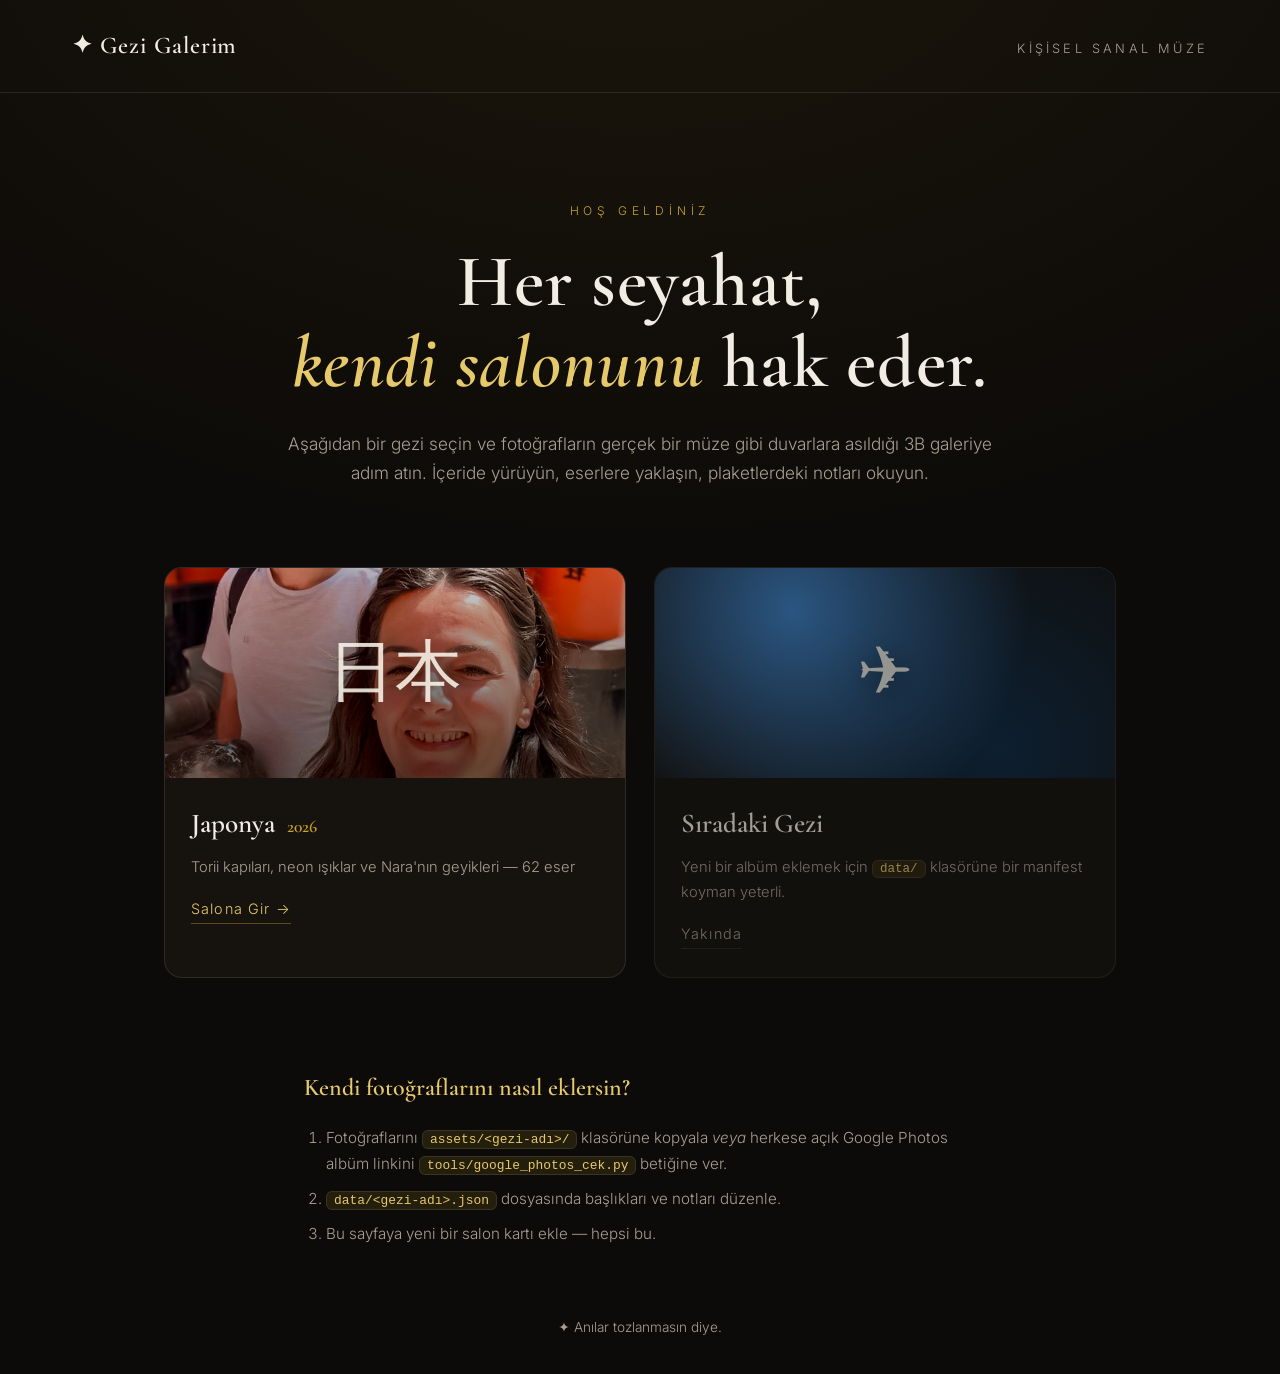
==== index.html @ 9e6ac82b "45 yeni eser, sakura yapraklari ve yayin modu - WhatsApp'tan gelen 56 fotograf ayiklandi: 11'i mevcu" ====
<!DOCTYPE html>
<html lang="tr">
<head>
  <meta charset="UTF-8" />
  <meta name="viewport" content="width=device-width, initial-scale=1.0" />
  <title>Gezi Galerim — Sanal Sanat Galerisi</title>
  <meta name="description" content="Seyahat fotoğraflarımı 3B sanal müze salonlarında sergiliyorum." />
  <link rel="preconnect" href="https://fonts.googleapis.com" />
  <link rel="preconnect" href="https://fonts.gstatic.com" crossorigin />
  <link href="https://fonts.googleapis.com/css2?family=Cormorant+Garamond:ital,wght@0,400;0,600;1,400&family=Inter:wght@300;400;500&display=swap" rel="stylesheet" />
  <link rel="stylesheet" href="css/style.css" />
</head>
<body>

  <header class="nav">
    <a href="#" class="logo">✦ Gezi Galerim</a>
    <p class="nav-note">Kişisel Sanal Müze</p>
  </header>

  <main>
    <section class="hero">
      <p class="eyebrow">HOŞ GELDİNİZ</p>
      <h1>Her seyahat,<br /><em>kendi salonunu</em> hak eder.</h1>
      <p class="hero-sub">
        Aşağıdan bir gezi seçin ve fotoğrafların gerçek bir müze gibi
        duvarlara asıldığı 3B galeriye adım atın. İçeride yürüyün,
        eserlere yaklaşın, plaketlerdeki notları okuyun.
      </p>
    </section>

    <section class="halls">
      <a class="hall active" href="gallery.html?gezi=japonya">
        <div class="hall-visual" style="background-image: linear-gradient(rgba(0,0,0,0.2), rgba(0,0,0,0.6)), url('assets/japonya/gp001.jpg'); background-size: cover; background-position: center;">
          <span class="hall-kanji">日本</span>
        </div>
        <div class="hall-info">
          <h2>Japonya <span>2026</span></h2>
          <p>Torii kapıları, neon ışıklar ve Nara'nın geyikleri — 62 eser</p>
          <span class="hall-cta">Salona Gir →</span>
        </div>
      </a>

      <div class="hall soon">
        <div class="hall-visual" style="--h1:#3b7ec2;--h2:#0e2a45;">
          <span class="hall-kanji">✈</span>
        </div>
        <div class="hall-info">
          <h2>Sıradaki Gezi</h2>
          <p>Yeni bir albüm eklemek için <code>data/</code> klasörüne bir manifest koyman yeterli.</p>
          <span class="hall-cta dim">Yakında</span>
        </div>
      </div>
    </section>

    <section class="howto">
      <h3>Kendi fotoğraflarını nasıl eklersin?</h3>
      <ol>
        <li>Fotoğraflarını <code>assets/&lt;gezi-adı&gt;/</code> klasörüne kopyala <em>veya</em> herkese açık Google Photos albüm linkini <code>tools/google_photos_cek.py</code> betiğine ver.</li>
        <li><code>data/&lt;gezi-adı&gt;.json</code> dosyasında başlıkları ve notları düzenle.</li>
        <li>Bu sayfaya yeni bir salon kartı ekle — hepsi bu.</li>
      </ol>
    </section>
  </main>

  <footer class="footer">
    <p>✦ Anılar tozlanmasın diye.</p>
  </footer>

</body>
</html>
---- css/style.css ----
/* ===== Temel ===== */
:root {
  --bg: #0d0b09;
  --surface: #16130f;
  --border: rgba(255, 245, 230, 0.1);
  --text: #f2ede4;
  --text-dim: #a89f90;
  --gold: #c9a227;
  --gold-soft: #e6c96b;
}

* { margin: 0; padding: 0; box-sizing: border-box; }

html { scroll-behavior: smooth; }

body {
  background:
    radial-gradient(ellipse 80% 50% at 50% -10%, rgba(201, 162, 39, 0.08), transparent),
    var(--bg);
  color: var(--text);
  font-family: "Inter", system-ui, sans-serif;
  font-weight: 300;
  line-height: 1.65;
  min-height: 100vh;
}

h1, h2, h3, .logo {
  font-family: "Cormorant Garamond", Georgia, serif;
  font-weight: 600;
}

::selection { background: rgba(201, 162, 39, 0.4); }

code {
  background: rgba(201, 162, 39, 0.12);
  border: 1px solid var(--border);
  border-radius: 6px;
  padding: 1px 7px;
  font-size: 0.85em;
  color: var(--gold-soft);
}

/* ===== Nav ===== */
.nav {
  display: flex;
  align-items: baseline;
  justify-content: space-between;
  padding: 26px clamp(20px, 6vw, 72px);
  border-bottom: 1px solid var(--border);
}

.logo {
  font-size: 1.5rem;
  color: var(--text);
  text-decoration: none;
  letter-spacing: 0.04em;
}

.nav-note {
  color: var(--text-dim);
  font-size: 0.8rem;
  letter-spacing: 0.25em;
  text-transform: uppercase;
}

/* ===== Hero ===== */
.hero {
  text-align: center;
  padding: clamp(70px, 12vh, 130px) 24px 40px;
  max-width: 760px;
  margin: 0 auto;
}

.eyebrow {
  font-size: 0.75rem;
  letter-spacing: 0.4em;
  color: var(--gold);
  margin-bottom: 22px;
}

.hero h1 {
  font-size: clamp(2.6rem, 6.5vw, 4.6rem);
  line-height: 1.1;
  letter-spacing: 0.01em;
}

.hero h1 em {
  font-style: italic;
  color: var(--gold-soft);
}

.hero-sub {
  margin-top: 26px;
  color: var(--text-dim);
  font-size: 1.08rem;
}

/* ===== Salon kartları ===== */
.halls {
  display: grid;
  grid-template-columns: repeat(auto-fit, minmax(320px, 1fr));
  gap: 28px;
  max-width: 1000px;
  margin: 40px auto 0;
  padding: 0 24px;
}

.hall {
  display: block;
  text-decoration: none;
  color: var(--text);
  background: var(--surface);
  border: 1px solid var(--border);
  border-radius: 18px;
  overflow: hidden;
  transition: transform 0.35s, border-color 0.35s, box-shadow 0.35s;
}

.hall.active:hover {
  transform: translateY(-6px);
  border-color: rgba(201, 162, 39, 0.55);
  box-shadow: 0 26px 60px rgba(0, 0, 0, 0.55);
}

.hall.soon { opacity: 0.65; }

.hall-visual {
  height: 210px;
  display: grid;
  place-items: center;
  background:
    radial-gradient(circle at 30% 20%, var(--h1), transparent 65%),
    radial-gradient(circle at 75% 85%, var(--h2), transparent 70%),
    #12100d;
  transition: transform 0.5s;
}

.hall.active:hover .hall-visual { transform: scale(1.05); }

.hall-kanji {
  font-family: "Cormorant Garamond", serif;
  font-size: 4.2rem;
  color: rgba(255, 250, 240, 0.85);
  text-shadow: 0 6px 30px rgba(0, 0, 0, 0.6);
}

.hall-info { padding: 24px 26px 28px; }

.hall-info h2 {
  font-size: 1.7rem;
}

.hall-info h2 span {
  color: var(--gold);
  font-size: 1.1rem;
  margin-left: 6px;
}

.hall-info p {
  color: var(--text-dim);
  font-size: 0.92rem;
  margin-top: 8px;
}

.hall-cta {
  display: inline-block;
  margin-top: 18px;
  color: var(--gold-soft);
  font-size: 0.9rem;
  letter-spacing: 0.08em;
  border-bottom: 1px solid rgba(201, 162, 39, 0.4);
  padding-bottom: 2px;
}

.hall-cta.dim {
  color: var(--text-dim);
  border-bottom-color: var(--border);
}

/* ===== Nasıl eklenir ===== */
.howto {
  max-width: 720px;
  margin: 90px auto 0;
  padding: 0 24px;
}

.howto h3 {
  font-size: 1.5rem;
  margin-bottom: 18px;
  color: var(--gold-soft);
}

.howto ol {
  color: var(--text-dim);
  padding-left: 22px;
  display: grid;
  gap: 10px;
  font-size: 0.95rem;
}

/* ===== Footer ===== */
.footer {
  text-align: center;
  padding: 70px 24px 36px;
  color: var(--text-dim);
  font-size: 0.85rem;
}
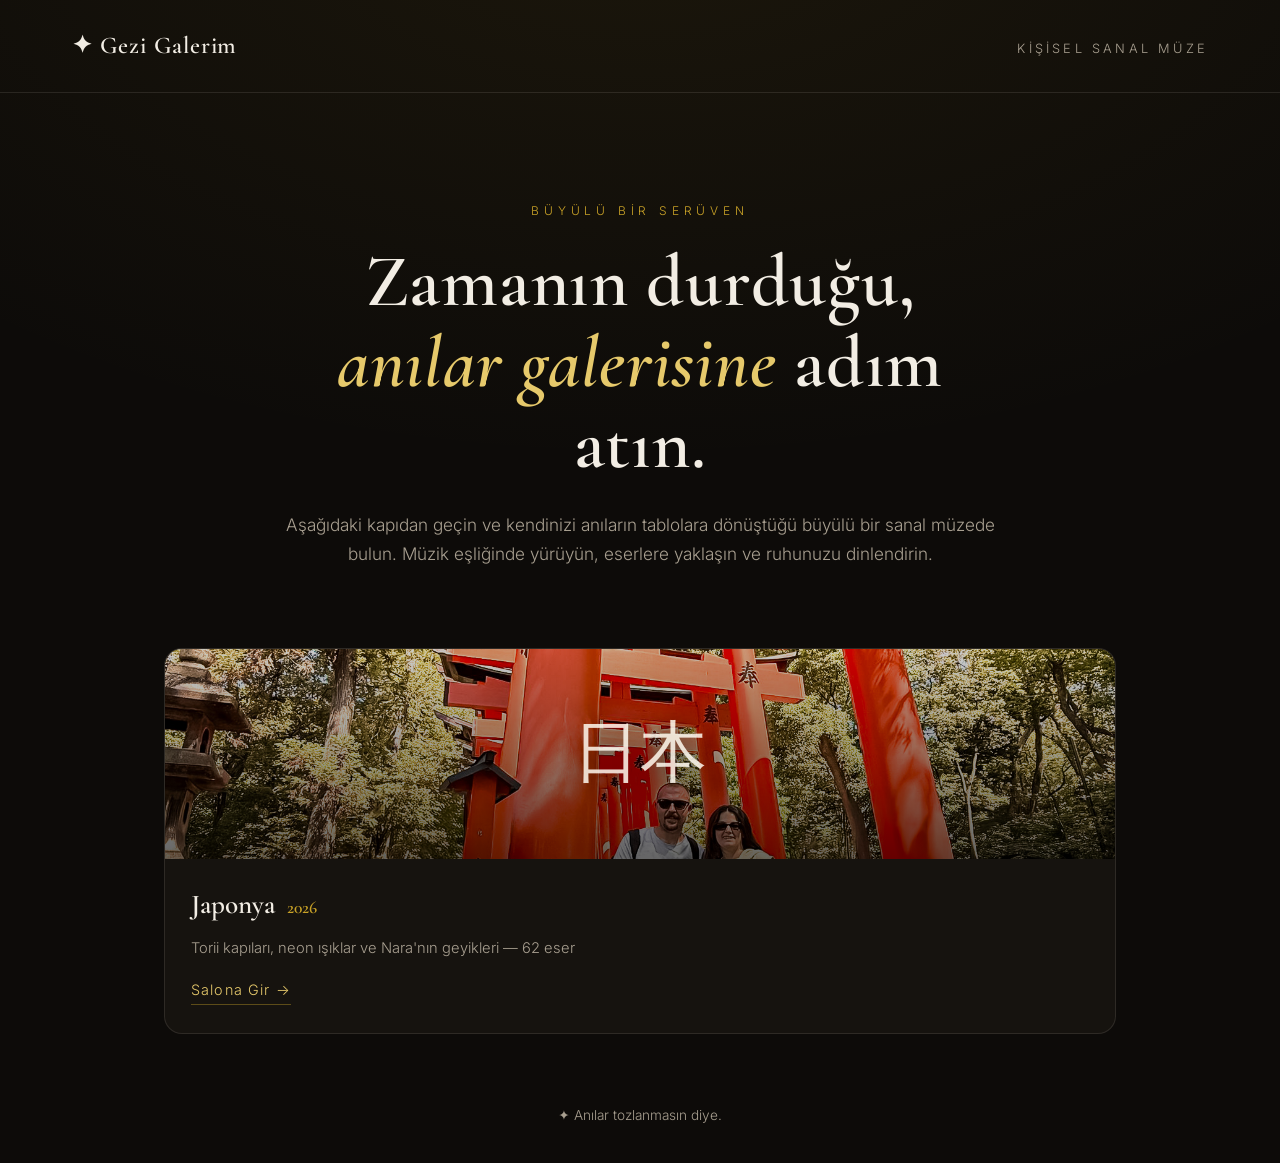
==== commit dd2f114f: "feat: mobil kontroller, arka duvar resmi ve kiraz cicekleri eklendi" ====
--- a/index.html
+++ b/index.html
@@ -19,18 +19,18 @@
 
   <main>
     <section class="hero">
-      <p class="eyebrow">HOŞ GELDİNİZ</p>
-      <h1>Her seyahat,<br /><em>kendi salonunu</em> hak eder.</h1>
+      <p class="eyebrow">BÜYÜLÜ BİR SERÜVEN</p>
+      <h1>Zamanın durduğu,<br /><em>anılar galerisine</em> adım atın.</h1>
       <p class="hero-sub">
-        Aşağıdan bir gezi seçin ve fotoğrafların gerçek bir müze gibi
-        duvarlara asıldığı 3B galeriye adım atın. İçeride yürüyün,
-        eserlere yaklaşın, plaketlerdeki notları okuyun.
+        Aşağıdaki kapıdan geçin ve kendinizi anıların tablolara dönüştüğü
+        büyülü bir sanal müzede bulun. Müzik eşliğinde yürüyün,
+        eserlere yaklaşın ve ruhunuzu dinlendirin.
       </p>
     </section>
 
     <section class="halls">
       <a class="hall active" href="gallery.html?gezi=japonya">
-        <div class="hall-visual" style="background-image: linear-gradient(rgba(0,0,0,0.2), rgba(0,0,0,0.6)), url('assets/japonya/gp001.jpg'); background-size: cover; background-position: center;">
+        <div class="hall-visual" style="background-image: linear-gradient(rgba(0,0,0,0.2), rgba(0,0,0,0.6)), url('assets/japonya/gp007.jpg'); background-size: cover; background-position: center;">
           <span class="hall-kanji">日本</span>
         </div>
         <div class="hall-info">
@@ -39,26 +39,6 @@
           <span class="hall-cta">Salona Gir →</span>
         </div>
       </a>
-
-      <div class="hall soon">
-        <div class="hall-visual" style="--h1:#3b7ec2;--h2:#0e2a45;">
-          <span class="hall-kanji">✈</span>
-        </div>
-        <div class="hall-info">
-          <h2>Sıradaki Gezi</h2>
-          <p>Yeni bir albüm eklemek için <code>data/</code> klasörüne bir manifest koyman yeterli.</p>
-          <span class="hall-cta dim">Yakında</span>
-        </div>
-      </div>
-    </section>
-
-    <section class="howto">
-      <h3>Kendi fotoğraflarını nasıl eklersin?</h3>
-      <ol>
-        <li>Fotoğraflarını <code>assets/&lt;gezi-adı&gt;/</code> klasörüne kopyala <em>veya</em> herkese açık Google Photos albüm linkini <code>tools/google_photos_cek.py</code> betiğine ver.</li>
-        <li><code>data/&lt;gezi-adı&gt;.json</code> dosyasında başlıkları ve notları düzenle.</li>
-        <li>Bu sayfaya yeni bir salon kartı ekle — hepsi bu.</li>
-      </ol>
     </section>
   </main>
 
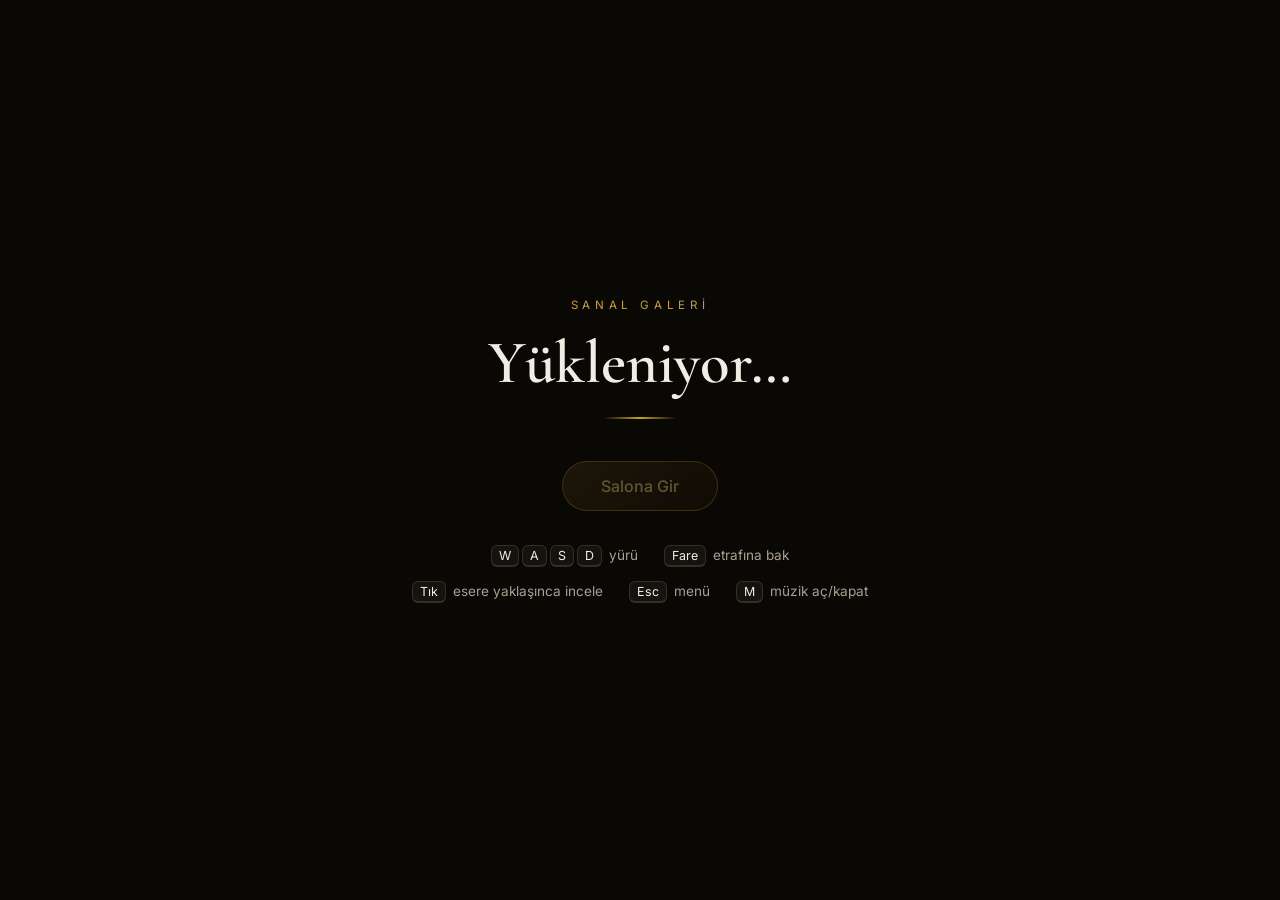
==== commit d5baf619: "feat: ana sayfa kaldirildi, lobi cok-gezili hub'a donustu Ana sayfa: - Landing index.html kaldirildi" ====
--- a/index.html
+++ b/index.html
@@ -2,49 +2,74 @@
 <html lang="tr">
 <head>
   <meta charset="UTF-8" />
-  <meta name="viewport" content="width=device-width, initial-scale=1.0" />
+  <meta name="viewport" content="width=device-width, initial-scale=1.0, maximum-scale=1.0, user-scalable=no" />
   <title>Gezi Galerim — Sanal Sanat Galerisi</title>
   <meta name="description" content="Seyahat fotoğraflarımı 3B sanal müze salonlarında sergiliyorum." />
   <link rel="preconnect" href="https://fonts.googleapis.com" />
   <link rel="preconnect" href="https://fonts.gstatic.com" crossorigin />
   <link href="https://fonts.googleapis.com/css2?family=Cormorant+Garamond:ital,wght@0,400;0,600;1,400&family=Inter:wght@300;400;500&display=swap" rel="stylesheet" />
-  <link rel="stylesheet" href="css/style.css" />
+  <link rel="stylesheet" href="css/gallery.css" />
 </head>
 <body>
 
-  <header class="nav">
-    <a href="#" class="logo">✦ Gezi Galerim</a>
-    <p class="nav-note">Kişisel Sanal Müze</p>
-  </header>
+  <canvas id="sahne"></canvas>
+  <div class="vinyet" aria-hidden="true"></div>
+  <div id="gren" aria-hidden="true"></div>
 
-  <main>
-    <section class="hero">
-      <p class="eyebrow">BÜYÜLÜ BİR SERÜVEN</p>
-      <h1>Zamanın durduğu,<br /><em>anılar galerisine</em> adım atın.</h1>
-      <p class="hero-sub">
-        Aşağıdaki kapıdan geçin ve kendinizi anıların tablolara dönüştüğü
-        büyülü bir sanal müzede bulun. Müzik eşliğinde yürüyün,
-        eserlere yaklaşın ve ruhunuzu dinlendirin.
-      </p>
-    </section>
+  <!-- Giriş / duraklatma ekranı -->
+  <div id="giris" class="overlay">
+    <div class="giris-kart">
+      <p class="eyebrow" id="giris-eyebrow">SANAL GALERİ</p>
+      <h1 id="giris-baslik">Yükleniyor…</h1>
+      <p id="giris-aciklama" class="dim"></p>
+      <button id="btn-gir" class="btn" disabled>Salona Gir</button>
+      <div class="kontroller">
+        <span><kbd>W</kbd><kbd>A</kbd><kbd>S</kbd><kbd>D</kbd> yürü</span>
+        <span id="ipucu-fare"><kbd>Fare</kbd> etrafına bak</span>
+        <span><kbd>Tık</kbd> esere yaklaşınca incele</span>
+        <span><kbd>Esc</kbd> menü</span>
+        <span><kbd>M</kbd> müzik aç/kapat</span>
+      </div>
+    </div>
+  </div>
 
-    <section class="halls">
-      <a class="hall active" href="gallery.html?gezi=japonya">
-        <div class="hall-visual" style="background-image: linear-gradient(rgba(0,0,0,0.2), rgba(0,0,0,0.6)), url('assets/japonya/gp007.jpg'); background-size: cover; background-position: center;">
-          <span class="hall-kanji">日本</span>
+  <!-- Oyun içi arayüz -->
+  <div id="hud" class="hidden">
+    <div class="crosshair" id="crosshair"></div>
+    <button id="btn-ototur">✦ Otomatik Tur</button>
+    <div id="joystick-zone">
+      <div id="joystick-knob"></div>
+    </div>
+  </div>
+
+  <!-- Büyük görüntüleme + not düzenleme -->
+  <div id="lightbox" class="overlay hidden">
+    <div class="lightbox-ic">
+      <button class="kapat" id="btn-kapat" title="Kapat (Esc)">✕</button>
+      <div class="lightbox-gorsel">
+        <img id="lb-img" src="" alt="" />
+      </div>
+      <div class="lightbox-panel">
+        <p class="eyebrow">ESER</p>
+        <input id="lb-baslik" class="lb-baslik" placeholder="Eser başlığı" />
+        <p class="dim kucuk" id="not-ipucu">Plaket notu — galeride çerçevenin yanında görünür:</p>
+        <textarea id="lb-not" rows="6" placeholder="Bu kareyle ilgili anını yaz…"></textarea>
+        <div class="panel-alt">
+          <button id="btn-kaydet" class="btn">Kaydet & Devam Et</button>
+          <p id="kayit-mesaj" class="dim kucuk"></p>
         </div>
-        <div class="hall-info">
-          <h2>Japonya <span>2026</span></h2>
-          <p>Torii kapıları, neon ışıklar ve Nara'nın geyikleri — 62 eser</p>
-          <span class="hall-cta">Salona Gir →</span>
-        </div>
-      </a>
-    </section>
-  </main>
+      </div>
+    </div>
+  </div>
 
-  <footer class="footer">
-    <p>✦ Anılar tozlanmasın diye.</p>
-  </footer>
-
+  <script type="importmap">
+  {
+    "imports": {
+      "three": "https://unpkg.com/three@0.160.0/build/three.module.js",
+      "three/addons/": "https://unpkg.com/three@0.160.0/examples/jsm/"
+    }
+  }
+  </script>
+  <script type="module" src="js/gallery.js"></script>
 </body>
 </html>
--- a/css/gallery.css
+++ b/css/gallery.css
@@ -0,0 +1,357 @@
+/* ===== Galeri sayfası ===== */
+:root {
+  --bg: #0d0b09;
+  --surface: #16130f;
+  --border: rgba(255, 245, 230, 0.12);
+  --text: #f2ede4;
+  --text-dim: #a89f90;
+  --gold: #c9a227;
+  --gold-soft: #e6c96b;
+}
+
+* { margin: 0; padding: 0; box-sizing: border-box; }
+
+body {
+  background: var(--bg);
+  color: var(--text);
+  font-family: "Inter", system-ui, sans-serif;
+  overflow: hidden;
+  height: 100vh;
+  overscroll-behavior: none; /* mobilde "çek-yenile" jesti sayfayı yenilemesin */
+}
+
+#sahne {
+  position: fixed;
+  inset: 0;
+  display: block;
+  /* Tarayıcı kaydırma / çift-dokunma yakınlaştırma jestlerini devralmasın;
+     sürükleyerek bakış ancak bununla akıcı çalışır */
+  touch-action: none;
+}
+
+/* Sinematik vinyet — kenarlara doğru hafif kararma */
+.vinyet {
+  position: fixed;
+  inset: 0;
+  z-index: 5;
+  pointer-events: none;
+  background: radial-gradient(ellipse 75% 65% at 50% 48%, transparent 60%, rgba(0, 0, 0, 0.42) 100%);
+}
+
+/* Sinematik film taneciği — dokuyu JS üretir, buradan yalnızca kıpırdatılır */
+#gren {
+  position: fixed;
+  inset: -140px;
+  z-index: 6;
+  pointer-events: none;
+  opacity: 0.05;
+  mix-blend-mode: overlay;
+  background-repeat: repeat;
+  animation: gren-kip 0.5s steps(5) infinite;
+}
+
+@keyframes gren-kip {
+  to { transform: translate(128px, 128px); }
+}
+
+/* Mobilde film taneciği kapalı: mix-blend-mode bazı Android tarayıcılarda
+   parlama/leke artefaktı üretebiliyor, ayrıca GPU maliyeti gereksiz */
+@media (pointer: coarse) {
+  #gren { display: none; }
+}
+
+.hidden { display: none !important; }
+
+.dim { color: var(--text-dim); }
+.kucuk { font-size: 0.82rem; }
+
+.eyebrow {
+  font-size: 0.72rem;
+  letter-spacing: 0.4em;
+  color: var(--gold);
+  margin-bottom: 14px;
+}
+
+.btn {
+  font-family: "Inter", sans-serif;
+  font-size: 1rem;
+  font-weight: 500;
+  padding: 14px 38px;
+  border-radius: 999px;
+  border: 1px solid rgba(201, 162, 39, 0.6);
+  background: linear-gradient(135deg, rgba(201, 162, 39, 0.25), rgba(201, 162, 39, 0.08));
+  color: var(--gold-soft);
+  cursor: pointer;
+  transition: background 0.25s, transform 0.25s, opacity 0.25s;
+}
+
+.btn:hover:not(:disabled) {
+  background: linear-gradient(135deg, rgba(201, 162, 39, 0.45), rgba(201, 162, 39, 0.15));
+  transform: translateY(-2px);
+}
+
+.btn:disabled { opacity: 0.4; cursor: wait; }
+
+/* ===== Giriş ekranı ===== */
+.overlay {
+  position: fixed;
+  inset: 0;
+  z-index: 50;
+  display: grid;
+  place-items: center;
+  background: rgba(10, 8, 6, 0.82);
+  backdrop-filter: blur(10px);
+  -webkit-backdrop-filter: blur(10px);
+}
+
+.giris-kart {
+  text-align: center;
+  max-width: 560px;
+  padding: 44px 40px;
+  animation: kart-belir 0.9s cubic-bezier(0.2, 0.7, 0.2, 1) both;
+}
+
+@keyframes kart-belir {
+  from { opacity: 0; transform: translateY(14px); }
+  to   { opacity: 1; transform: none; }
+}
+
+.giris-kart h1 {
+  font-family: "Cormorant Garamond", Georgia, serif;
+  font-size: clamp(2.4rem, 6vw, 3.8rem);
+  font-weight: 600;
+  margin-bottom: 12px;
+}
+
+/* Başlık ile açıklama arasında ince altın tel ayraç */
+.giris-kart h1::after {
+  content: "";
+  display: block;
+  width: 74px;
+  height: 2px;
+  margin: 18px auto 4px;
+  background: linear-gradient(90deg, transparent, var(--gold), transparent);
+}
+
+.giris-kart .btn { margin-top: 30px; }
+
+.kontroller {
+  display: flex;
+  flex-wrap: wrap;
+  justify-content: center;
+  gap: 14px 26px;
+  margin-top: 34px;
+  color: var(--text-dim);
+  font-size: 0.85rem;
+}
+
+kbd {
+  display: inline-block;
+  min-width: 22px;
+  padding: 2px 7px;
+  margin-right: 3px;
+  border: 1px solid var(--border);
+  border-bottom-width: 2px;
+  border-radius: 6px;
+  background: var(--surface);
+  font-family: inherit;
+  font-size: 0.78rem;
+  color: var(--text);
+}
+
+.geri {
+  display: inline-block;
+  margin-top: 34px;
+  color: var(--text-dim);
+  text-decoration: none;
+  font-size: 0.88rem;
+  border-bottom: 1px solid transparent;
+  transition: color 0.2s;
+}
+
+.geri:hover { color: var(--gold-soft); }
+
+/* ===== HUD ===== */
+#hud {
+  position: fixed;
+  inset: 0;
+  z-index: 10;
+  pointer-events: none;
+}
+
+.crosshair {
+  position: absolute;
+  top: 50%; left: 50%;
+  width: 6px; height: 6px;
+  border-radius: 50%;
+  background: rgba(255, 250, 235, 0.85);
+  transform: translate(-50%, -50%);
+  box-shadow: 0 0 8px rgba(0, 0, 0, 0.7);
+  transition: width 0.15s, height 0.15s, background 0.15s;
+}
+
+.crosshair.aktif {
+  width: 12px; height: 12px;
+  background: var(--gold-soft);
+}
+
+/* ===== Lightbox ===== */
+#lightbox { z-index: 60; }
+
+.lightbox-ic {
+  position: relative;
+  display: grid;
+  grid-template-columns: minmax(0, 1.6fr) minmax(300px, 1fr);
+  gap: 0;
+  width: min(1200px, 94vw);
+  max-height: 88vh;
+  background: var(--surface);
+  border: 1px solid var(--border);
+  border-radius: 18px;
+  overflow: hidden;
+  box-shadow: 0 40px 120px rgba(0, 0, 0, 0.7);
+}
+
+.lightbox-gorsel {
+  display: grid;
+  place-items: center;
+  background: #080706;
+  padding: 24px;
+  min-height: 320px;
+}
+
+.lightbox-gorsel img {
+  max-width: 100%;
+  max-height: calc(88vh - 48px);
+  border: 6px solid #1e1a14;
+  box-shadow: 0 20px 60px rgba(0, 0, 0, 0.6);
+}
+
+.lightbox-panel {
+  padding: 36px 32px;
+  display: flex;
+  flex-direction: column;
+  gap: 12px;
+  overflow-y: auto;
+}
+
+.lb-baslik {
+  font-family: "Cormorant Garamond", Georgia, serif;
+  font-size: 1.9rem;
+  font-weight: 600;
+  background: transparent;
+  border: none;
+  border-bottom: 1px solid var(--border);
+  color: var(--text);
+  padding: 4px 0 10px;
+  outline: none;
+}
+
+.lb-baslik:focus { border-bottom-color: var(--gold); }
+
+textarea {
+  font-family: "Inter", sans-serif;
+  font-size: 0.95rem;
+  line-height: 1.6;
+  background: rgba(0, 0, 0, 0.25);
+  border: 1px solid var(--border);
+  border-radius: 12px;
+  color: var(--text);
+  padding: 14px;
+  resize: vertical;
+  outline: none;
+}
+
+textarea:focus { border-color: rgba(201, 162, 39, 0.5); }
+
+.panel-alt {
+  margin-top: auto;
+  display: flex;
+  align-items: center;
+  gap: 16px;
+  padding-top: 14px;
+}
+
+.kapat {
+  position: absolute;
+  top: 14px; right: 14px;
+  z-index: 5;
+  width: 38px; height: 38px;
+  border-radius: 50%;
+  border: 1px solid var(--border);
+  background: rgba(0, 0, 0, 0.5);
+  color: var(--text);
+  font-size: 1rem;
+  cursor: pointer;
+  transition: background 0.2s, transform 0.2s;
+}
+
+.kapat:hover { background: rgba(201, 162, 39, 0.3); transform: rotate(90deg); }
+
+@media (max-width: 1024px), (pointer: coarse) {
+  .lightbox-ic { grid-template-columns: 1fr; overflow-y: auto; }
+  .lightbox-gorsel img { max-height: 42vh; }
+  .kontroller { display: none; }
+}
+
+/* ===== Sanal Joystick ===== */
+#joystick-zone {
+  position: absolute;
+  bottom: 30px;
+  left: 50%;
+  transform: translateX(-50%);
+  width: 140px;
+  height: 140px;
+  border-radius: 50%;
+  /* Parlak mermer zeminin üstünde de seçilebilsin diye koyu dolgu + belirgin kenar */
+  background: radial-gradient(circle, rgba(20, 16, 12, 0.45) 30%, rgba(20, 16, 12, 0.68) 100%);
+  border: 2px solid rgba(255, 255, 255, 0.75);
+  box-shadow: 0 3px 16px rgba(0, 0, 0, 0.45);
+  touch-action: none;
+  display: none;
+  pointer-events: auto;
+  z-index: 15;
+}
+
+#joystick-knob {
+  position: absolute;
+  top: 50%;
+  left: 50%;
+  width: 52px;
+  height: 52px;
+  border-radius: 50%;
+  background: rgba(255, 255, 255, 0.85);
+  box-shadow: 0 2px 8px rgba(0, 0, 0, 0.4);
+  transform: translate(-50%, -50%);
+  pointer-events: none;
+}
+
+/* Dokunmatik cihazda joystick'i aç. DİKKAT: bu blok, yukarıdaki
+   "display: none" temel kuralından SONRA gelmek zorunda — aynı özgüllükte
+   son yazılan kural kazanır; öne taşınırsa joystick hiçbir cihazda görünmez. */
+@media (max-width: 1024px), (pointer: coarse) {
+  #joystick-zone { display: block; }
+}
+
+/* ===== Otomatik Tur Butonu ===== */
+#btn-ototur {
+  position: absolute;
+  top: 18px;
+  right: 18px;
+  background: rgba(0, 0, 0, 0.55);
+  color: var(--gold-soft);
+  border: 1px solid rgba(201, 162, 39, 0.5);
+  padding: 9px 20px;
+  border-radius: 24px;
+  cursor: pointer;
+  z-index: 15;
+  font-family: inherit;
+  font-size: 0.82rem;
+  letter-spacing: 0.5px;
+  pointer-events: auto;
+  transition: background 0.3s;
+}
+
+#btn-ototur:hover {
+  background: rgba(201, 162, 39, 0.25);
+}
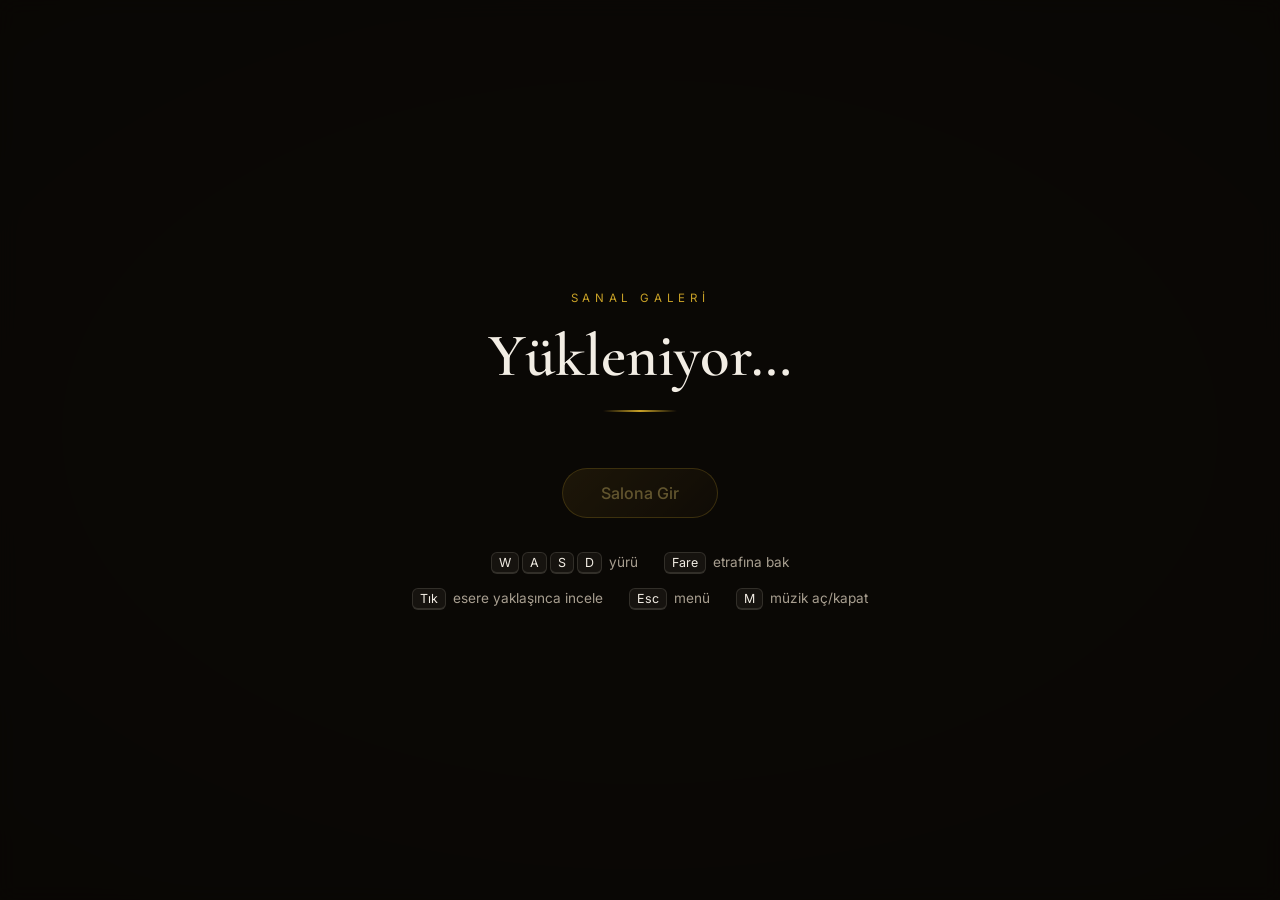
==== commit ccaf7845: "feat: seffaf/parmaga gore joystick, profesyonel yukleme ekrani, Misir ve Bali 1) JOYSTICK    - Bosta" ====
--- a/index.html
+++ b/index.html
@@ -15,6 +15,8 @@
   <canvas id="sahne"></canvas>
   <div class="vinyet" aria-hidden="true"></div>
   <div id="gren" aria-hidden="true"></div>
+  <!-- Bölümler arası geçiş perdesi: kapıdan geçerken kararır, varışta açılır -->
+  <div id="perde" aria-hidden="true"></div>
 
   <!-- Giriş / duraklatma ekranı -->
   <div id="giris" class="overlay">
@@ -22,6 +24,10 @@
       <p class="eyebrow" id="giris-eyebrow">SANAL GALERİ</p>
       <h1 id="giris-baslik">Yükleniyor…</h1>
       <p id="giris-aciklama" class="dim"></p>
+      <div id="ilerleme" class="ilerleme">
+        <div class="ilerleme-yol"><div class="ilerleme-dolgu" id="ilerleme-dolgu"></div></div>
+        <p class="ilerleme-not" id="ilerleme-not">Sergi salonları hazırlanıyor</p>
+      </div>
       <button id="btn-gir" class="btn" disabled>Salona Gir</button>
       <div class="kontroller">
         <span><kbd>W</kbd><kbd>A</kbd><kbd>S</kbd><kbd>D</kbd> yürü</span>
@@ -36,9 +42,11 @@
   <!-- Oyun içi arayüz -->
   <div id="hud" class="hidden">
     <div class="crosshair" id="crosshair"></div>
+    <p class="kapi-ipucu" id="kapi-ipucu"></p>
+    <p class="hazirlik" id="hazirlik"></p>
     <button id="btn-ototur">✦ Otomatik Tur</button>
     <div id="joystick-zone">
-      <div id="joystick-knob"></div>
+      <div id="joystick-halka"><div id="joystick-knob"></div></div>
     </div>
   </div>
 
--- a/css/gallery.css
+++ b/css/gallery.css
@@ -59,6 +59,19 @@
 @media (pointer: coarse) {
   #gren { display: none; }
 }
+
+/* Bölümler arası geçiş perdesi — kapıdan geçişi kesintisiz gösterir */
+#perde {
+  position: fixed;
+  inset: 0;
+  z-index: 90;
+  background: #000;
+  opacity: 0;
+  pointer-events: none;
+  transition: opacity 0.42s ease;
+}
+
+#perde.kapali { opacity: 1; }
 
 .hidden { display: none !important; }
 
@@ -131,6 +144,42 @@
   height: 2px;
   margin: 18px auto 4px;
   background: linear-gradient(90deg, transparent, var(--gold), transparent);
+}
+
+/* Hazırlık göstergesi: kaba "(2/2)" yazısı yerine sakin bir ilerleme çubuğu */
+.ilerleme {
+  margin-top: 26px;
+  opacity: 0;
+  max-height: 0;
+  overflow: hidden;
+  transition: opacity 0.35s, max-height 0.35s;
+}
+
+.ilerleme.acik { opacity: 1; max-height: 80px; }
+
+.ilerleme-yol {
+  width: min(320px, 70vw);
+  height: 3px;
+  margin: 0 auto;
+  border-radius: 999px;
+  background: rgba(255, 245, 230, 0.12);
+  overflow: hidden;
+}
+
+.ilerleme-dolgu {
+  width: 0%;
+  height: 100%;
+  border-radius: 999px;
+  background: linear-gradient(90deg, rgba(201, 162, 39, 0.5), var(--gold-soft));
+  transition: width 0.5s cubic-bezier(0.3, 0.8, 0.3, 1);
+}
+
+.ilerleme-not {
+  margin-top: 12px;
+  font-size: 0.8rem;
+  letter-spacing: 0.14em;
+  text-transform: uppercase;
+  color: var(--text-dim);
 }
 
 .giris-kart .btn { margin-top: 30px; }
@@ -195,6 +244,54 @@
   background: var(--gold-soft);
 }
 
+/* Atrium kapısı nişangâhtayken beliren ipucu */
+.kapi-ipucu {
+  position: absolute;
+  top: calc(50% + 38px);
+  left: 50%;
+  transform: translateX(-50%);
+  padding: 7px 18px;
+  border-radius: 999px;
+  background: rgba(10, 8, 6, 0.6);
+  border: 1px solid rgba(201, 162, 39, 0.4);
+  color: var(--gold-soft);
+  font-size: 0.9rem;
+  letter-spacing: 0.04em;
+  white-space: nowrap;
+  opacity: 0;
+  transition: opacity 0.2s;
+  pointer-events: none;
+}
+
+.kapi-ipucu.gorunur { opacity: 1; }
+
+/* Arka planda sergi kurulurken bilgilendirme: kısa takılmalar hata
+   gibi algılanmasın diye ne olduğunu söyler. */
+.hazirlik {
+  position: absolute;
+  left: 50%;
+  bottom: 22px;
+  transform: translateX(-50%);
+  padding: 7px 16px;
+  border-radius: 999px;
+  background: rgba(10, 8, 6, 0.62);
+  border: 1px solid rgba(201, 162, 39, 0.35);
+  color: var(--text-dim);
+  font-size: 0.8rem;
+  letter-spacing: 0.03em;
+  white-space: nowrap;
+  opacity: 0;
+  transition: opacity 0.3s;
+  pointer-events: none;
+}
+
+.hazirlik.gorunur { opacity: 1; }
+
+/* Mobilde joystick alt ortada: rozet onunla çakışmasın */
+@media (pointer: coarse) {
+  .hazirlik { bottom: auto; top: 74px; }
+}
+
 /* ===== Lightbox ===== */
 #lightbox { z-index: 60; }
 
@@ -295,36 +392,52 @@
 }
 
 /* ===== Sanal Joystick ===== */
+/* Sanal joystick: boştayken neredeyse görünmez — sahneyi kapatmasın.
+   Parmak değdiği anda belirir ve halka parmağın olduğu yere taşınır. */
 #joystick-zone {
   position: absolute;
-  bottom: 30px;
+  bottom: 18px;
   left: 50%;
   transform: translateX(-50%);
-  width: 140px;
-  height: 140px;
-  border-radius: 50%;
-  /* Parlak mermer zeminin üstünde de seçilebilsin diye koyu dolgu + belirgin kenar */
-  background: radial-gradient(circle, rgba(20, 16, 12, 0.45) 30%, rgba(20, 16, 12, 0.68) 100%);
-  border: 2px solid rgba(255, 255, 255, 0.75);
-  box-shadow: 0 3px 16px rgba(0, 0, 0, 0.45);
+  width: 210px;                 /* dokunma alanı görselden geniş */
+  height: 170px;
   touch-action: none;
   display: none;
   pointer-events: auto;
   z-index: 15;
 }
 
+/* Görsel halka: dokunulan noktaya taşınır */
+#joystick-halka {
+  position: absolute;
+  width: 116px;
+  height: 116px;
+  margin: -58px 0 0 -58px;
+  border-radius: 50%;
+  border: 1.5px solid rgba(255, 255, 255, 0.5);
+  background: radial-gradient(circle, rgba(20, 16, 12, 0.10) 40%, rgba(20, 16, 12, 0.22) 100%);
+  opacity: 0.22;                /* boştayken silik */
+  transition: opacity 0.25s;
+  pointer-events: none;
+}
+
+#joystick-zone.aktif #joystick-halka { opacity: 0.85; }
+
 #joystick-knob {
   position: absolute;
   top: 50%;
   left: 50%;
-  width: 52px;
-  height: 52px;
+  width: 46px;
+  height: 46px;
   border-radius: 50%;
-  background: rgba(255, 255, 255, 0.85);
-  box-shadow: 0 2px 8px rgba(0, 0, 0, 0.4);
+  background: rgba(255, 255, 255, 0.55);
+  box-shadow: 0 2px 10px rgba(0, 0, 0, 0.35);
   transform: translate(-50%, -50%);
-  pointer-events: none;
-}
+  transition: background 0.25s;
+  pointer-events: none;
+}
+
+#joystick-zone.aktif #joystick-knob { background: rgba(255, 255, 255, 0.95); }
 
 /* Dokunmatik cihazda joystick'i aç. DİKKAT: bu blok, yukarıdaki
    "display: none" temel kuralından SONRA gelmek zorunda — aynı özgüllükte
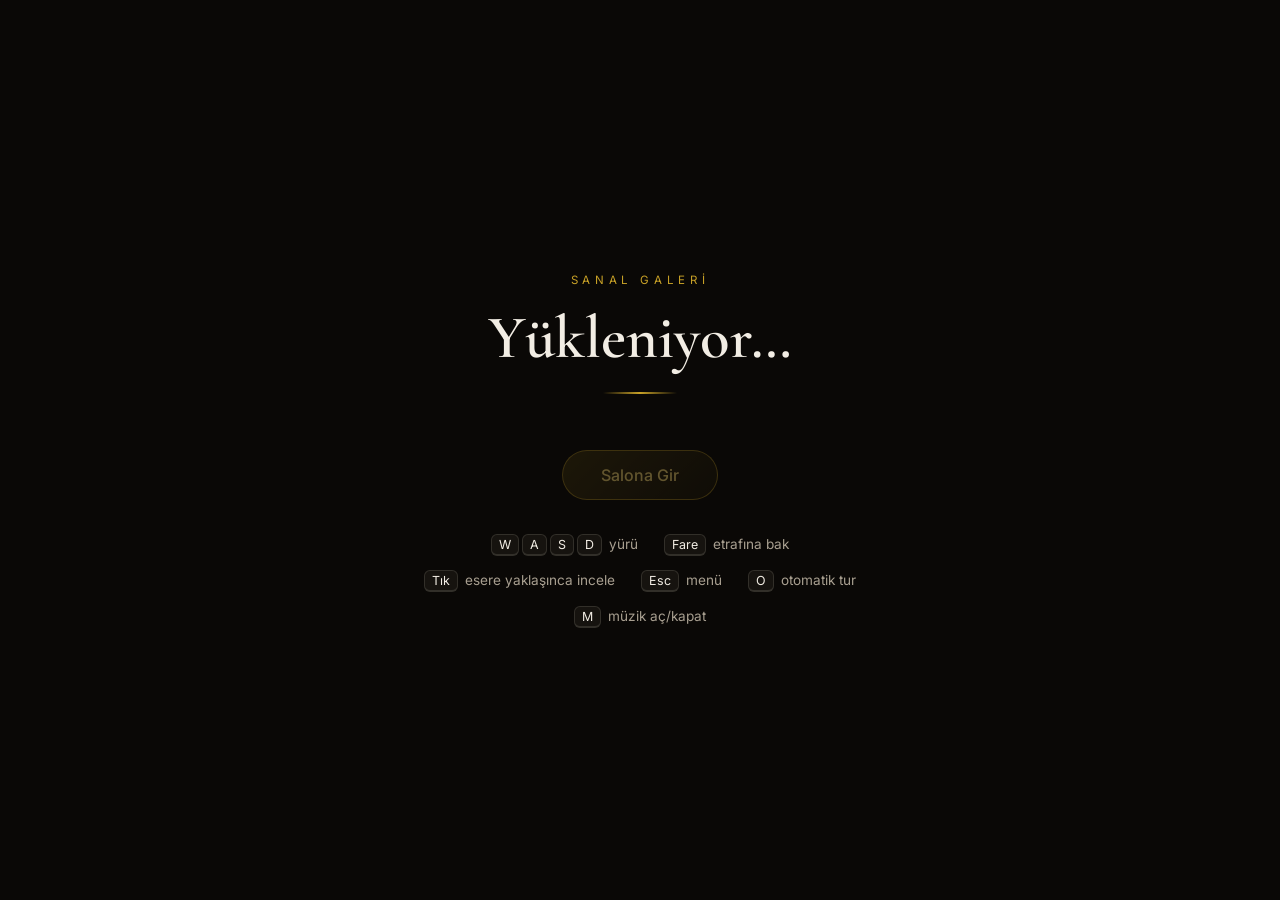
==== commit bbfe3afe: "fix: yukleme perdesi kapaliyken opak + bilgisayarda O ile otomatik tur - Giris perdesi yari saydam v" ====
--- a/index.html
+++ b/index.html
@@ -19,7 +19,7 @@
   <div id="perde" aria-hidden="true"></div>
 
   <!-- Giriş / duraklatma ekranı -->
-  <div id="giris" class="overlay">
+  <div id="giris" class="overlay hazirlaniyor">
     <div class="giris-kart">
       <p class="eyebrow" id="giris-eyebrow">SANAL GALERİ</p>
       <h1 id="giris-baslik">Yükleniyor…</h1>
@@ -34,6 +34,7 @@
         <span id="ipucu-fare"><kbd>Fare</kbd> etrafına bak</span>
         <span><kbd>Tık</kbd> esere yaklaşınca incele</span>
         <span><kbd>Esc</kbd> menü</span>
+        <span><kbd>O</kbd> otomatik tur</span>
         <span><kbd>M</kbd> müzik aç/kapat</span>
       </div>
     </div>
--- a/css/gallery.css
+++ b/css/gallery.css
@@ -115,6 +115,17 @@
   background: rgba(10, 8, 6, 0.82);
   backdrop-filter: blur(10px);
   -webkit-backdrop-filter: blur(10px);
+}
+
+/* Sergiler kurulurken perde TAMAMEN kapalı olmalı: yarı saydam ekranın
+   ardında duvarların, kapıların tek tek belirmesi hata gibi görünüyordu.
+   Bina hazır olunca sınıf kalkar, perde her zamanki yarı saydam menüye
+   döner (Esc ile açılınca galeriyi arkada görmek hoş). */
+.overlay.hazirlaniyor {
+  background: #0a0806;
+  backdrop-filter: none;
+  -webkit-backdrop-filter: none;
+  transition: background 0.8s ease;
 }
 
 .giris-kart {
